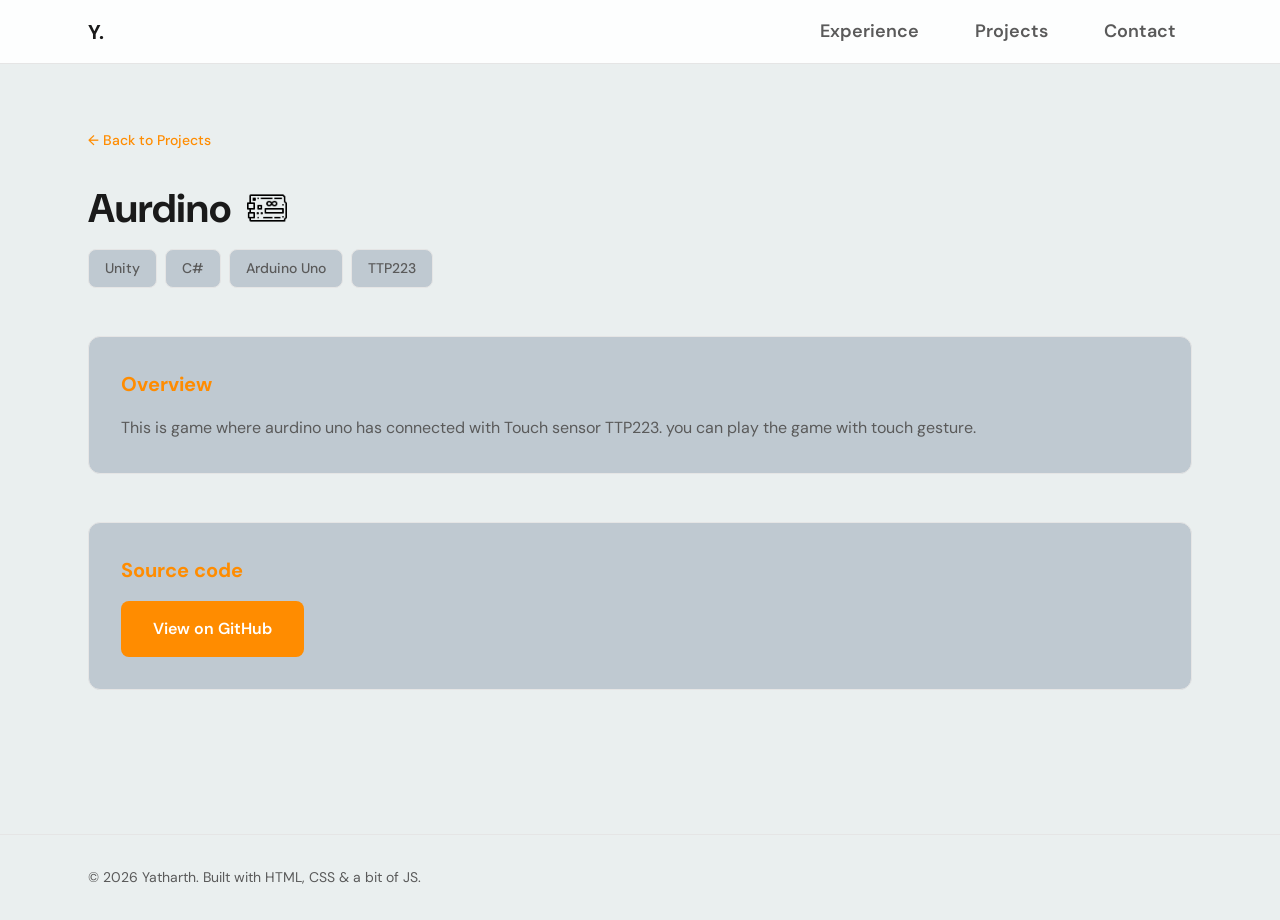
==== projects/project-one.html @ 207f5c22 "Chnages in file" ====
<!DOCTYPE html>
<html lang="en">
<head>
  <meta charset="UTF-8">
  <meta name="viewport" content="width=device-width, initial-scale=1.0">
  <meta name="description" content="Aurdino — touch sensor game with Unity and Arduino Uno.">
  <title>Aurdino | Yatharth</title>
  <link rel="stylesheet" href="../css/styles.css">
  <link rel="stylesheet" href="../css/animations.css">
  <link rel="preconnect" href="https://fonts.googleapis.com">
  <link rel="preconnect" href="https://fonts.gstatic.com" crossorigin>
  <link href="https://fonts.googleapis.com/css2?family=DM+Sans:ital,opsz,wght@0,9..40,400;0,9..40,500;0,9..40,600;0,9..40,700;1,9..40,400&family=JetBrains+Mono:wght@400;500&display=swap" rel="stylesheet">
</head>
<body>
  <a href="#main" class="skip-link">Skip to main content</a>
  <header class="header">
    <nav class="nav container" aria-label="Main navigation">
      <a href="../index.html" class="nav__logo">Y.</a>
      <button type="button" class="nav__toggle" aria-label="Toggle menu" aria-expanded="false">
        <span class="nav__toggle-bar"></span>
        <span class="nav__toggle-bar"></span>
        <span class="nav__toggle-bar"></span>
      </button>
      <ul class="nav__menu">
        <li><a href="../index.html#experience" class="nav__link">Experience</a></li>
        <li><a href="../index.html#projects" class="nav__link">Projects</a></li>
        <li><a href="../index.html#contact" class="nav__link">Contact</a></li>
      </ul>
    </nav>
  </header>

  <main id="main" class="project-detail">
    <div class="container">
      <a href="../index.html#projects" class="project-detail__back">← Back to Projects</a>
      <h1 class="project-detail__title">
        Aurdino
        <img src="../images/icons/arduino.png" alt="" class="project-detail__icon" width="40" height="40" aria-hidden="true">
      </h1>

      <ul class="project-detail__tags project-detail__tags--page">
        <li><span class="skill-tag">Unity</span></li>
        <li><span class="skill-tag">C#</span></li>
        <li><span class="skill-tag">Arduino Uno</span></li>
        <li><span class="skill-tag">TTP223</span></li>
      </ul>

      <section class="project-detail__block" aria-labelledby="overview-one">
        <h2 id="overview-one" class="project-detail__heading">Overview</h2>
        <p class="project-detail__text">This is game where aurdino uno has connected with Touch sensor TTP223. you can play the game with touch gesture.</p>
      </section>

      <section class="project-detail__block" aria-labelledby="links-one">
        <h2 id="links-one" class="project-detail__heading">Source code</h2>
        <div class="project-detail__links">
          <a href="https://github.com/Yatharth1173/Unity-and-Aurdino" class="btn btn--primary" target="_blank" rel="noopener noreferrer">View on GitHub</a>
        </div>
      </section>
    </div>
  </main>

  <footer class="footer">
    <div class="container">
      <p class="footer__text">&copy; <span id="year"></span> Yatharth. Built with HTML, CSS &amp; a bit of JS.</p>
    </div>
  </footer>

  <script src="../js/script.js"></script>
</body>
</html>
---- css/styles.css ----
/* ============================================
   Design system & base
   ============================================ */
:root {
  /* Colors */
  --color-bg: #EAEFEF;
  --color-bg-elevated: #BFC9D1;
  --color-surface: #BFC9D1;
  --color-text: #1a1a1a;
  --color-text-muted: #5a5a5a;
  --color-accent: #FF8C00;
  --color-accent-hover: #5478FF;
  --color-border: #e5e5e5;

  /* Typography */
  --font-sans: "DM Sans", system-ui, sans-serif;
  --font-mono: "JetBrains Mono", monospace;
  --text-base: 1rem;
  --text-sm: 0.875rem;
  --text-lg: 1.125rem;
  --text-xl: 1.25rem;
  --text-2xl: 1.5rem;
  --text-3xl: 2rem;
  --text-4xl: 2.5rem;
  --text-5xl: 3.5rem;
  --line-tight: 1.25;
  --line-normal: 1.5;
  --line-relaxed: 1.65;

  /* Spacing */
  --space-xs: 0.25rem;
  --space-sm: 0.5rem;
  --space-md: 1rem;
  --space-lg: 1.5rem;
  --space-xl: 2rem;
  --space-2xl: 3rem;
  --space-3xl: 4rem;
  --space-4xl: 6rem;

  /* Layout */
  --container-max: 72rem;
  --container-padding: var(--space-lg);
  --header-height: 4rem;

  /* Transitions & animation */
  --ease-out: cubic-bezier(0.22, 1, 0.36, 1);
  --ease-in-out: cubic-bezier(0.65, 0, 0.35, 1);
  --duration-fast: 0.2s;
  --duration-normal: 0.35s;
  --duration-slow: 0.5s;
}

@media (prefers-reduced-motion: reduce) {
  :root {
    --duration-fast: 0.01ms;
    --duration-normal: 0.01ms;
    --duration-slow: 0.01ms;
  }
}

*,
*::before,
*::after {
  box-sizing: border-box;
}

html {
  scroll-behavior: smooth;
}

@media (prefers-reduced-motion: reduce) {
  html {
    scroll-behavior: auto;
  }
}

body {
  margin: 0;
  font-family: var(--font-sans);
  font-size: var(--text-base);
  line-height: var(--line-normal);
  color: var(--color-text);
  background-color: var(--color-bg);
  -webkit-font-smoothing: antialiased;
}

img {
  max-width: 100%;
  height: auto;
  display: block;
}

a {
  color: var(--color-accent);
  text-decoration: none;
  transition: color var(--duration-fast) var(--ease-out);
}

a:hover {
  color: var(--color-accent-hover);
}

a:focus-visible {
  outline: 2px solid var(--color-accent);
  outline-offset: 2px;
}

/* Skip link (accessibility) */
.skip-link {
  position: absolute;
  top: -100%;
  left: var(--space-md);
  z-index: 200;
  padding: var(--space-md) var(--space-lg);
  background: var(--color-accent);
  color: #fff;
  font-weight: 600;
  border-radius: 8px;
  transition: top var(--duration-fast);
}

.skip-link:focus {
  top: var(--space-md);
}

/* Container */
.container {
  width: 100%;
  max-width: var(--container-max);
  margin-inline: auto;
  padding-inline: var(--container-padding);
}

/* ============================================
   Header & navigation
   ============================================ */
.header {
  position: fixed;
  top: 0;
  left: 0;
  right: 0;
  z-index: 100;
  height: var(--header-height);
  background: rgba(255, 255, 255, 0.9);
  backdrop-filter: blur(12px);
  border-bottom: 1px solid var(--color-border);
  transition: background var(--duration-normal) var(--ease-out),
              border-color var(--duration-normal) var(--ease-out);
}

.nav {
  display: flex;
  align-items: center;
  justify-content: space-between;
  height: 100%;
}

.nav__logo {
  font-weight: 700;
  font-size: var(--text-xl);
  color: var(--color-text);
  letter-spacing: -0.02em;
}

.nav__logo:hover {
  color: var(--color-accent);
}

.nav__menu {
  display: none;
  list-style: none;
  margin: 0;
  padding: 0;
  gap: var(--space-lg);
}

@media (min-width: 768px) {
  .nav__menu {
    display: flex;
  }
}

.nav__link {
  display: inline-flex;
  align-items: center;
  justify-content: center;
  color: var(--color-text-muted);
  font-size: var(--text-lg);
  font-weight: 600;
  padding: 0.4rem 1rem;
  border-radius: 999px;
  background: transparent;
  transition: background-color var(--duration-normal) var(--ease-out),
              color var(--duration-normal) var(--ease-out),
              transform var(--duration-normal) var(--ease-out);
}

.nav__link:hover {
  background-color: var(--color-accent-hover);
  color: #ffffff;
  transform: translateY(-1px);
}

.nav__link:focus-visible {
  outline: 2px solid var(--color-accent-hover);
  outline-offset: 2px;
}

/* Mobile menu toggle */
.nav__toggle {
  display: flex;
  flex-direction: column;
  justify-content: center;
  gap: 5px;
  width: 2rem;
  height: 2rem;
  padding: 0;
  background: none;
  border: none;
  cursor: pointer;
  color: var(--color-text);
  transition: color var(--duration-fast);
}

.nav__toggle:hover {
  color: var(--color-accent);
}

.nav__toggle:focus-visible {
  outline: 2px solid var(--color-accent);
  outline-offset: 2px;
}

@media (min-width: 768px) {
  .nav__toggle {
    display: none;
  }
}

.nav__toggle-bar {
  display: block;
  width: 100%;
  height: 2px;
  background: currentColor;
  border-radius: 1px;
  transition: transform var(--duration-normal) var(--ease-out),
              opacity var(--duration-normal) var(--ease-out);
}

.header.is-menu-open .nav__toggle-bar:nth-child(1) {
  transform: translateY(7px) rotate(45deg);
}

.header.is-menu-open .nav__toggle-bar:nth-child(2) {
  opacity: 0;
}

.header.is-menu-open .nav__toggle-bar:nth-child(3) {
  transform: translateY(-7px) rotate(-45deg);
}

/* Mobile menu open state */
@media (max-width: 767px) {
  .header.is-menu-open .nav__menu {
    display: flex;
    position: fixed;
    top: var(--header-height);
    left: 0;
    right: 0;
    bottom: 0;
    flex-direction: column;
    align-items: center;
    justify-content: center;
    gap: var(--space-xl);
    background: var(--color-bg);
    padding: var(--space-2xl);
  }

  .nav__menu {
    opacity: 0;
    pointer-events: none;
    transition: opacity var(--duration-normal) var(--ease-out);
  }

  .header.is-menu-open .nav__menu {
    opacity: 1;
    pointer-events: auto;
  }

  .nav__link {
    font-size: var(--text-lg);
  }
}

/* ============================================
   Hero
   ============================================ */
.hero {
  min-height: 100vh;
  display: flex;
  align-items: center;
  justify-content: center;
  padding-top: var(--header-height);
  padding-bottom: var(--space-4xl);
  overflow: visible;
}

.hero__content {
  max-width: 42rem;
  text-align: center;
  display: flex;
  flex-direction: column;
  align-items: center;
  gap: 0;
  overflow: visible;
}

.hero__name-orbit {
  position: relative;
  display: inline-flex;
  align-items: center;
  justify-content: center;
  min-width: min(100%, 34rem);
  margin: 0;
  padding: 2.75rem 5.5rem;
  overflow: visible;
}

.hero__name-block {
  position: relative;
  z-index: 1;
  display: flex;
  flex-direction: column;
  align-items: center;
  gap: 0;
  line-height: 1;
}

.hero__greeting {
  margin: 0;
  font-size: var(--text-lg);
  color: var(--color-accent);
  font-weight: 500;
  line-height: 1.2;
}

@keyframes heroFloatVR {
  0%, 100% { transform: translate(-175px, -60px); }
  25% { transform: translate(165px, -85px); }
  50% { transform: translate(145px, 80px); }
  75% { transform: translate(-135px, 95px); }
}

@keyframes heroFloatGame {
  0%, 100% { transform: translate(170px, 75px); }
  25% { transform: translate(-160px, 90px); }
  50% { transform: translate(-140px, -80px); }
  75% { transform: translate(155px, -75px); }
}

@keyframes heroFloatArduino {
  0%, 100% { transform: translate(0, -115px); }
  25% { transform: translate(-175px, 30px); }
  50% { transform: translate(175px, 30px); }
  75% { transform: translate(0, 105px); }
}

.hero__float-orbit {
  position: absolute;
  top: 50%;
  left: 50%;
  z-index: 2;
  will-change: transform;
}

.hero__float-orbit--vr {
  animation: heroFloatVR 14s ease-in-out infinite;
}

.hero__float-orbit--game {
  animation: heroFloatGame 16s ease-in-out infinite;
}

.hero__float-orbit--arduino {
  animation: heroFloatArduino 18s ease-in-out infinite;
}

.hero__float-orbit:has(.hero__float-btn:hover),
.hero__float-orbit:has(.hero__float-btn:focus-visible) {
  animation-play-state: paused;
  z-index: 10;
  overflow: visible;
}

.hero__float-btn {
  position: relative;
  display: inline-flex;
  align-items: center;
  justify-content: flex-start;
  flex-shrink: 0;
  width: 4.25rem;
  height: 4.25rem;
  margin: -2.125rem 0 0 -2.125rem;
  padding: 0;
  border: 2px solid var(--color-accent);
  border-radius: 999px;
  background: #ffffff;
  box-shadow: 0 6px 20px rgba(0, 0, 0, 0.1);
  cursor: pointer;
  overflow: hidden;
  white-space: nowrap;
  text-decoration: none;
  color: var(--color-accent);
  transition: width var(--duration-normal) var(--ease-out),
              background-color var(--duration-normal) var(--ease-out),
              border-color var(--duration-normal) var(--ease-out),
              box-shadow var(--duration-fast) var(--ease-out);
}

.hero__float-btn img {
  width: 2.5rem;
  height: 2.5rem;
  object-fit: contain;
  pointer-events: none;
}

.hero__float-btn__icon {
  display: flex;
  align-items: center;
  justify-content: center;
  flex-shrink: 0;
  width: 4.25rem;
  height: 4.25rem;
}

.hero__float-btn__label {
  display: block;
  flex-shrink: 0;
  overflow: hidden;
  max-width: 0;
  opacity: 0;
  font-size: var(--text-sm);
  font-weight: 600;
  color: #ffffff;
  padding: 0;
  transition: max-width var(--duration-normal) var(--ease-out),
              opacity var(--duration-fast) var(--ease-out) 0.08s,
              padding var(--duration-normal) var(--ease-out);
}

.hero__float-btn:hover,
.hero__float-btn:focus-visible {
  width: 13.5rem;
  background: var(--color-accent-hover);
  border-color: var(--color-accent-hover);
  box-shadow: 0 10px 28px rgba(84, 120, 255, 0.35);
  color: #ffffff;
}

.hero__float-btn:hover .hero__float-btn__label,
.hero__float-btn:focus-visible .hero__float-btn__label {
  max-width: 9rem;
  opacity: 1;
  padding-right: var(--space-md);
  color: #ffffff;
}

.hero__float-btn:focus-visible {
  outline: 2px solid var(--color-accent-hover);
  outline-offset: 3px;
}

.hero__name {
  margin: 0;
  font-size: clamp(2.5rem, 8vw, var(--text-5xl));
  font-weight: 700;
  letter-spacing: -0.03em;
  line-height: 1;
}

.hero__tagline {
  margin: 0;
  font-size: var(--text-xl);
  color: var(--color-text-muted);
  line-height: 1.3;
}

/* ============================================
   Buttons
   ============================================ */
.btn {
  display: inline-flex;
  align-items: center;
  justify-content: center;
  padding: var(--space-md) var(--space-xl);
  font-family: var(--font-sans);
  font-size: var(--text-base);
  font-weight: 600;
  border: none;
  border-radius: 8px;
  cursor: pointer;
  transition: background-color var(--duration-normal) var(--ease-out),
              color var(--duration-normal) var(--ease-out),
              transform var(--duration-normal) var(--ease-out),
              box-shadow var(--duration-normal) var(--ease-out);
}

.btn:focus-visible {
  outline: 2px solid var(--color-accent);
  outline-offset: 2px;
}

.btn--primary {
  background: var(--color-accent);
  color: #fff;
}

.btn--primary:hover {
  background: var(--color-accent-hover);
  transform: translateY(-2px);
  box-shadow: 0 8px 24px rgba(91, 75, 184, 0.35);
}

/* ============================================
   Sections (shared)
   ============================================ */
.section {
  padding: var(--space-4xl) 0;
  background-color: var(--color-surface);
}


.section__title {
  margin: 0 0 var(--space-2xl);
  font-size: var(--text-2xl);
  font-weight: 700;
  letter-spacing: -0.02em;
  text-align: center;
}

/* About */
.about__content {
  max-width: 36rem;
}

.about__text {
  margin: 0;
  font-size: var(--text-lg);
  color: var(--color-text-muted);
  line-height: var(--line-relaxed);
}

/* ============================================
   Projects grid
   ============================================ */
.projects__grid {
  display: grid;
  gap: var(--space-lg);
  grid-template-columns: 1fr;
}

@media (min-width: 640px) {
  .projects__grid {
    grid-template-columns: repeat(2, 1fr);
  }
}

@media (min-width: 960px) {
  .projects__grid {
    grid-template-columns: repeat(3, 1fr);
  }
}

.project-card {
  display: block;
  border-radius: 12px;
  overflow: hidden;
  color: inherit;
  text-decoration: none;
  cursor: pointer;
  scroll-margin-top: calc(var(--header-height) + var(--space-lg));
}

.project-card.is-highlighted .project-card__inner {
  border-color: var(--color-accent);
  box-shadow: 0 0 0 3px rgba(255, 140, 0, 0.35), 0 12px 40px rgba(0, 0, 0, 0.2);
  transform: scale(1.02);
}

.project-card:hover {
  color: inherit;
}

.project-card__inner {
  padding: var(--space-xl);
  background: var(--color-surface);
  border: 1px solid var(--color-border);
  border-radius: 12px;
  height: 100%;
  display: flex;
  flex-direction: column;
  transition: transform var(--duration-normal) var(--ease-out),
              border-color var(--duration-normal) var(--ease-out),
              box-shadow var(--duration-normal) var(--ease-out);
}

.project-card:hover .project-card__inner {
  transform: translateY(-4px);
  border-color: var(--color-accent);
  box-shadow: 0 12px 40px rgba(0, 0, 0, 0.3);
}

.project-card__title {
  display: flex;
  align-items: center;
  gap: var(--space-sm);
  margin: 0;
  font-size: var(--text-lg);
  font-weight: 600;
  flex-grow: 1;
}

.project-card__icon {
  width: 2rem;
  height: 2rem;
  object-fit: contain;
  flex-shrink: 0;
}

.project-card__desc {
  margin: 0 0 var(--space-md);
  font-size: var(--text-sm);
  color: var(--color-text-muted);
  line-height: var(--line-relaxed);
  flex-grow: 1;
}

.project-card__cta {
  margin-top: var(--space-md);
  font-size: var(--text-sm);
  font-weight: 600;
  color: var(--color-accent);
}

.project-card:hover .project-card__cta {
  color: var(--color-accent);
  text-decoration: underline;
}

/* ============================================
   Project detail pages
   ============================================ */
.project-detail {
  padding: calc(var(--header-height) + var(--space-3xl)) 0 var(--space-4xl);
}

.project-detail__back {
  display: inline-block;
  margin-bottom: var(--space-xl);
  font-size: var(--text-sm);
  font-weight: 500;
}

.project-detail__title {
  display: flex;
  align-items: center;
  flex-wrap: wrap;
  gap: var(--space-md);
  margin: 0 0 var(--space-md);
  font-size: var(--text-4xl);
  line-height: var(--line-tight);
}

.project-detail__icon {
  width: 2.5rem;
  height: 2.5rem;
  object-fit: contain;
  flex-shrink: 0;
}

.project-detail__lead {
  margin: 0 0 var(--space-2xl);
  font-size: var(--text-lg);
  color: var(--color-text-muted);
  line-height: var(--line-relaxed);
  max-width: 40rem;
}

.project-detail__block {
  margin-bottom: var(--space-2xl);
  padding: var(--space-xl);
  background: var(--color-surface);
  border: 1px solid var(--color-border);
  border-radius: 12px;
}

.project-detail__heading {
  margin: 0 0 var(--space-md);
  font-size: var(--text-xl);
  color: var(--color-accent);
}

.project-detail__text {
  margin: 0;
  line-height: var(--line-relaxed);
  color: var(--color-text-muted);
}

.project-detail__tags {
  display: flex;
  flex-wrap: wrap;
  gap: var(--space-sm);
  margin: 0;
  padding: 0;
  list-style: none;
}

.project-detail__links {
  display: flex;
  flex-wrap: wrap;
  gap: var(--space-md);
}

.project-detail__tags--page {
  margin-bottom: var(--space-2xl);
}

.project-detail__sub-title {
  margin: 0 0 var(--space-xs);
  font-size: var(--text-2xl);
  line-height: var(--line-tight);
}

.project-detail__sub-title--page {
  margin: 0 0 var(--space-md);
  font-weight: 500;
  color: var(--color-text-muted);
}

.project-detail__text + .project-detail__text {
  margin-top: var(--space-md);
}

.project-detail__meta {
  margin: 0 0 var(--space-md);
  font-size: var(--text-sm);
  font-weight: 500;
  color: var(--color-text-muted);
}

.project-detail__list {
  margin: 0 0 var(--space-lg);
  padding-left: 1.25rem;
  line-height: var(--line-relaxed);
  color: var(--color-text-muted);
}

.project-detail__list li + li {
  margin-top: var(--space-sm);
}

.project-detail__sub + .project-detail__sub {
  margin-top: var(--space-lg);
}

/* ============================================
   Experience
   ============================================ */
.experience__list {
  position: relative;
  display: flex;
  flex-direction: column;
  gap: var(--space-xl);
  padding: var(--space-sm) 0 var(--space-sm) 2.25rem;
}

.experience__list::before {
  content: "";
  position: absolute;
  top: 0.5rem;
  bottom: 0.5rem;
  left: 1rem;
  width: 3px;
  background: var(--color-accent);
  border-radius: 999px;
}

.experience-item {
  position: relative;
  padding: var(--space-lg);
  border-radius: 12px;
  background: #ffffff;
  border: 2px solid var(--color-accent);
  transform-origin: center left;
  box-shadow: 0 2px 8px rgba(0, 0, 0, 0.05);
  outline: none;
}

/* Subtle grow on hover — colors stay the same (no blue) */
.experience-item.reveal.is-visible {
  transition: opacity var(--duration-slow) var(--ease-out),
              transform var(--duration-fast) var(--ease-out),
              box-shadow var(--duration-fast) var(--ease-out);
}

.experience-item.reveal.is-visible:hover,
.experience-item.reveal.is-visible:focus-visible {
  transform: translateY(0) scale(1.02);
  background: #ffffff;
  border-color: var(--color-accent);
  box-shadow: 0 8px 20px rgba(0, 0, 0, 0.08);
  z-index: 1;
}

.experience-item:focus-visible {
  outline: 2px solid var(--color-accent);
  outline-offset: 4px;
}

.experience-item::before {
  content: "";
  position: absolute;
  left: -1.42rem;
  top: 1.35rem;
  width: 14px;
  height: 14px;
  border-radius: 999px;
  background: var(--color-accent);
  box-shadow: 0 0 0 4px rgba(255, 140, 0, 0.18);
}

.experience-item.reveal {
  transition-delay: 0s;
}

.experience-item.reveal.is-visible:nth-child(2) { transition-delay: 0.08s; }
.experience-item.reveal.is-visible:nth-child(3) { transition-delay: 0.16s; }
.experience-item.reveal.is-visible:nth-child(4) { transition-delay: 0.24s; }

.experience-item__role {
  margin: 0 0 var(--space-xs);
  font-size: var(--text-lg);
  font-weight: 600;
  color: var(--color-accent);
}

.experience-item__meta {
  margin: 0 0 var(--space-md);
  font-size: var(--text-sm);
  color: rgba(255, 140, 0, 0.85);
}

.experience-item__skills {
  display: flex;
  flex-wrap: wrap;
  gap: var(--space-sm);
  margin: 0;
  padding: 0;
  list-style: none;
}

.experience-item__skill {
  display: inline-block;
  padding: var(--space-xs) var(--space-sm);
  font-size: var(--text-sm);
  font-weight: 500;
  color: rgba(255, 140, 0, 0.95);
  background: rgba(255, 140, 0, 0.08);
  border: 1px solid rgba(255, 140, 0, 0.35);
  border-radius: 6px;
}

.experience-item--black {
  border-color: var(--color-accent);
}

.experience-item--black.reveal.is-visible:hover,
.experience-item--black.reveal.is-visible:focus-visible {
  border-color: var(--color-accent);
}

.experience-item--black:focus-visible {
  outline-color: #000000;
}

.experience-item--black::before {
  background: #000000;
  box-shadow: 0 0 0 4px rgba(0, 0, 0, 0.12);
}

.experience-item--black .experience-item__role,
.experience-item--black .experience-item__meta {
  color: rgba(0, 0, 0, 0.72);
}

.experience-item--black .experience-item__skill {
  color: rgba(255, 140, 0, 0.95);
  background: rgba(255, 140, 0, 0.08);
  border-color: rgba(255, 140, 0, 0.35);
}

@media (prefers-reduced-motion: reduce) {
  .experience-item.reveal.is-visible:hover,
  .experience-item.reveal.is-visible:focus-visible {
    transform: translateY(0);
  }
}

/* ============================================
   Skills
   ============================================ */
.skills__list {
  display: flex;
  flex-wrap: wrap;
  gap: var(--space-md);
}

.skill-tag {
  display: inline-block;
  padding: var(--space-sm) var(--space-md);
  font-size: var(--text-sm);
  font-weight: 500;
  background: var(--color-surface);
  border: 1px solid var(--color-border);
  border-radius: 8px;
  color: var(--color-text-muted);
  transition: border-color var(--duration-normal) var(--ease-out),
              color var(--duration-normal) var(--ease-out),
              transform var(--duration-normal) var(--ease-out);
}

.skill-tag:hover {
  border-color: var(--color-accent);
  color: var(--color-text);
  transform: scale(1.05);
}

/* ============================================
   Contact
   ============================================ */
.contact__text {
  margin: 0 0 var(--space-xl);
  font-size: var(--text-lg);
  color: var(--color-text-muted);
  max-width: 32rem;
}

.contact__links {
  display: flex;
  flex-wrap: wrap;
  justify-content: center;
  align-items: center;
  gap: var(--space-xl);
}

.contact__link {
  display: inline-flex;
  align-items: center;
  gap: var(--space-sm);
  font-size: var(--text-lg);
  font-weight: 500;
  position: relative;
}

.contact__icon {
  width: 1.75rem;
  height: 1.75rem;
  object-fit: contain;
  flex-shrink: 0;
}

.contact__link::after {
  content: "";
  position: absolute;
  left: 0;
  bottom: -2px;
  width: 100%;
  height: 2px;
  background: var(--color-accent);
  transform: scaleX(0);
  transform-origin: right;
  transition: transform var(--duration-normal) var(--ease-out);
}

.contact__link:hover::after {
  transform: scaleX(1);
  transform-origin: left;
}

/* ============================================
   Footer
   ============================================ */
.footer {
  padding: var(--space-xl) 0;
  border-top: 1px solid var(--color-border);
}

.footer__text {
  margin: 0;
  font-size: var(--text-sm);
  color: var(--color-text-muted);
}
---- css/animations.css ----
/* ============================================
   Animation keyframes & classes
   ============================================ */

/* Hero entrance (page load) */
@keyframes fadeSlideUp {
  from {
    opacity: 0;
    transform: translateY(24px);
  }
  to {
    opacity: 1;
    transform: translateY(0);
  }
}

.animate-on-load {
  opacity: 0;
  animation: fadeSlideUp var(--duration-slow) var(--ease-out) forwards;
}

.animate-on-load--delay-1 {
  animation-delay: 0.1s;
}

.animate-on-load--delay-2 {
  animation-delay: 0.2s;
}

.animate-on-load--delay-3 {
  animation-delay: 0.35s;
}

/* Scroll reveal (triggered by JS .is-visible) */
.reveal {
  opacity: 0;
  transform: translateY(28px);
  transition: opacity var(--duration-slow) var(--ease-out),
              transform var(--duration-slow) var(--ease-out);
}

.reveal.is-visible {
  opacity: 1;
  transform: translateY(0);
}

/* Stagger children (e.g. project cards) */
.reveal-stagger > * {
  opacity: 0;
  transform: translateY(24px);
  transition: opacity var(--duration-slow) var(--ease-out),
              transform var(--duration-slow) var(--ease-out);
}

.reveal-stagger.is-visible > *:nth-child(1) { transition-delay: 0s; }
.reveal-stagger.is-visible > *:nth-child(2) { transition-delay: 0.08s; }
.reveal-stagger.is-visible > *:nth-child(3) { transition-delay: 0.16s; }
.reveal-stagger.is-visible > *:nth-child(4) { transition-delay: 0.24s; }
.reveal-stagger.is-visible > *:nth-child(5) { transition-delay: 0.32s; }
.reveal-stagger.is-visible > *:nth-child(6) { transition-delay: 0.4s; }

.reveal-stagger.is-visible > * {
  opacity: 1;
  transform: translateY(0);
}

/* Respect reduced motion */
@media (prefers-reduced-motion: reduce) {
  .hero__float-orbit--vr {
    animation-duration: 28s;
  }

  .hero__float-orbit--game {
    animation-duration: 32s;
  }

  .hero__float-orbit--arduino {
    animation-duration: 36s;
  }

  .animate-on-load,
  .reveal,
  .reveal-stagger > * {
    opacity: 1;
    transform: none;
    animation: none;
    transition: none;
  }
}
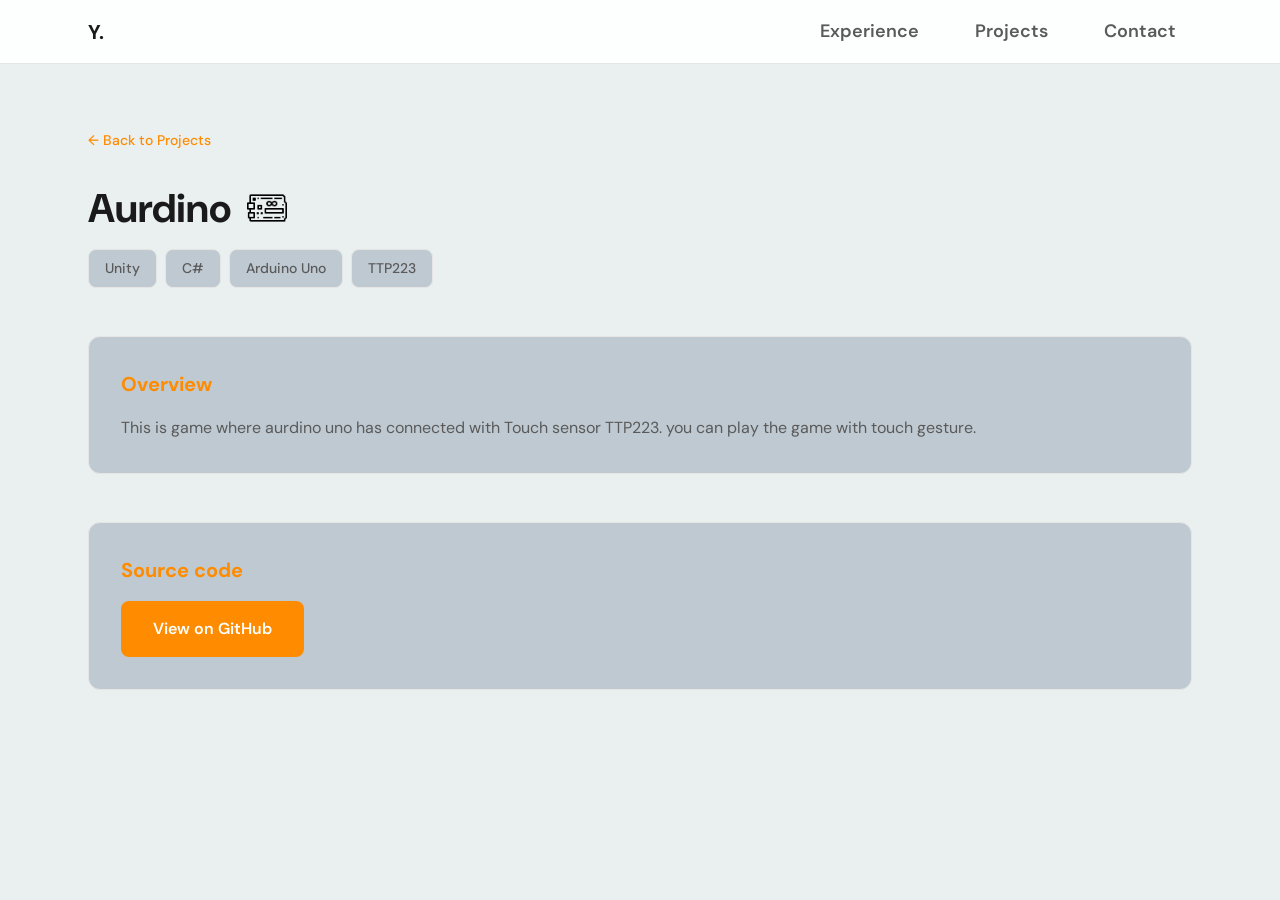
==== commit 8efaa802: "project section changes" ====
--- a/projects/project-one.html
+++ b/projects/project-one.html
@@ -58,12 +58,6 @@
     </div>
   </main>
 
-  <footer class="footer">
-    <div class="container">
-      <p class="footer__text">&copy; <span id="year"></span> Yatharth. Built with HTML, CSS &amp; a bit of JS.</p>
-    </div>
-  </footer>
-
   <script src="../js/script.js"></script>
 </body>
 </html>
--- a/css/styles.css
+++ b/css/styles.css
@@ -267,7 +267,8 @@
     top: var(--header-height);
     left: 0;
     right: 0;
-    bottom: 0;
+    height: calc(100vh - var(--header-height));
+    z-index: 90;
     flex-direction: column;
     align-items: center;
     justify-content: center;
@@ -574,7 +575,6 @@
 .project-card {
   display: block;
   border-radius: 12px;
-  overflow: hidden;
   color: inherit;
   text-decoration: none;
   cursor: pointer;
